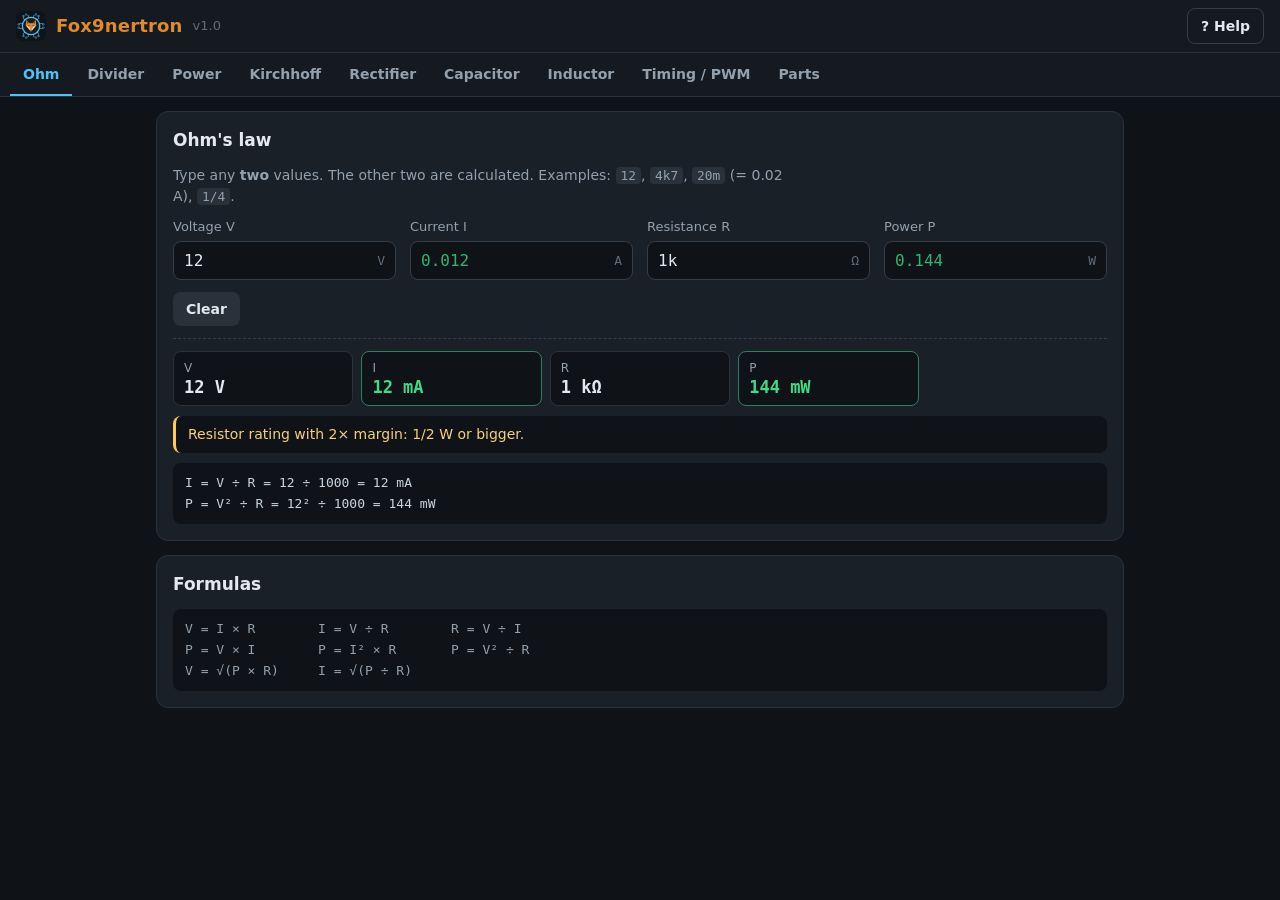
==== index.html @ 038948b2 "Add files via upload" ====
<!doctype html>
<html lang="en">
<head>
<meta charset="utf-8">
<meta name="viewport" content="width=device-width, initial-scale=1, viewport-fit=cover">
<title>Fox9nertron</title>
<meta name="description" content="Electronics circuit solver: Ohm, divider, power, Kirchhoff, rectifier, capacitor, inductor, PWM, parts.">
<meta name="theme-color" content="#101418">
<meta name="apple-mobile-web-app-capable" content="yes">
<meta name="mobile-web-app-capable" content="yes">
<meta name="apple-mobile-web-app-status-bar-style" content="black-translucent">
<meta name="apple-mobile-web-app-title" content="Fox9nertron">
<link rel="manifest" href="manifest.webmanifest">
<link rel="icon" type="image/png" sizes="192x192" href="icons/icon-192.png">
<link rel="apple-touch-icon" href="icons/apple-touch-icon.png">
<link rel="stylesheet" href="css/style.css">
</head>
<body>
<div id="app"></div>
<script type="module" src="js/app.js"></script>
</body>
</html>
---- css/style.css ----
/* Fox9nertron — bench-instrument dark theme (deliberately single theme, like a scope screen) */
[hidden] { display: none !important; }
:root {
  color-scheme: dark;
  --bg: #0F1317; --panel: #151A20; --card: #1A2028; --line: #29313B; --line2: #343E4A;
  --text: #E4E9EF; --dim: #93A0AE; --faint: #5F6B78;
  --accent: #4FC3F7;      /* probe cyan */
  --fox: #E08A2E;         /* brand orange */
  --good: #3DDC84; --warn: #FFC857; --bad: #FF6B6B;
  --mono: ui-monospace, "SF Mono", "Cascadia Mono", Menlo, Consolas, monospace;
  --sans: system-ui, -apple-system, "Segoe UI", Roboto, sans-serif;
}
* { box-sizing: border-box; -webkit-tap-highlight-color: transparent; }
html, body { margin: 0; background: var(--bg); color: var(--text); font: 15px/1.45 var(--sans); }
body { min-height: 100%; }
body::before { content: ""; position: fixed; inset: 0 0 auto; height: env(safe-area-inset-top, 0px); background: var(--panel); z-index: 20; }
code { font-family: var(--mono); font-size: .92em; background: var(--line); padding: 1px 5px; border-radius: 4px; }

.top { position: sticky; top: env(safe-area-inset-top, 0px); z-index: 10; display: flex; align-items: center; justify-content: space-between; gap: 12px;
  background: var(--panel); border-bottom: 1px solid var(--line); padding-block: 8px;
  padding-left: max(16px, env(safe-area-inset-left, 0px)); padding-right: max(16px, env(safe-area-inset-right, 0px)); }
.brand { display: flex; align-items: center; gap: 10px; min-width: 0; }
.logo { width: 30px; height: 30px; border-radius: 7px; }
.brand .name { font-weight: 800; font-size: 18px; letter-spacing: .01em; color: var(--fox); }
.brand .ver { color: var(--faint); font-size: 13px; }

.tabs { position: sticky; top: calc(env(safe-area-inset-top, 0px) + 47px); z-index: 9; display: flex; gap: 2px; overflow-x: auto; background: var(--panel);
  border-bottom: 1px solid var(--line); scrollbar-width: none;
  padding-left: max(10px, env(safe-area-inset-left, 0px)); padding-right: max(10px, env(safe-area-inset-right, 0px)); }
.tabs::-webkit-scrollbar { display: none; }
.tab { flex: 0 0 auto; color: var(--dim); text-decoration: none; padding: 11px 13px 10px; font-weight: 600; font-size: 14px; border-bottom: 2px solid transparent; white-space: nowrap; }
.tab:hover { color: var(--text); }
.tab.on { color: var(--accent); border-bottom-color: var(--accent); }
.tab:focus-visible, .btn:focus-visible, .segb:focus-visible { outline: 2px solid var(--accent); outline-offset: 2px; }

main { max-width: 1000px; margin: 0 auto; padding-block: 14px 60px;
  padding-left: max(16px, env(safe-area-inset-left, 0px)); padding-right: max(16px, env(safe-area-inset-right, 0px)); }
.pane { display: flex; flex-direction: column; gap: 14px; }
.card { background: var(--card); border: 1px solid var(--line); border-radius: 12px; padding: 16px; display: flex; flex-direction: column; gap: 12px; min-width: 0; }
.card h2 { margin: 0; font-size: 17px; text-wrap: balance; }
.card h3 { margin: 10px 0 0; font-size: 14px; color: var(--dim); text-transform: uppercase; letter-spacing: .05em; }
.note { margin: 0; color: var(--dim); font-size: 14px; max-width: 70ch; }
.muted { color: var(--faint); font-family: var(--mono); font-size: 14px; padding: 0 6px; }

.fields { display: grid; grid-template-columns: repeat(auto-fill, minmax(190px, 1fr)); gap: 10px 14px; }
.field { display: flex; flex-direction: column; gap: 4px; min-width: 0; }
.field[hidden] { display: none; }
.lab { font-size: 13px; color: var(--dim); }
.hint { font-size: 12px; color: var(--faint); }
.box { display: flex; align-items: center; background: var(--bg); border: 1px solid var(--line2); border-radius: 8px; min-width: 0; }
.box:focus-within { border-color: var(--accent); }
.field.bad .box { border-color: var(--bad); }
.num { flex: 1; min-width: 0; width: 100%; background: transparent; color: var(--text); border: 0; outline: 0; padding: 9px 10px; font: 16px var(--mono); font-variant-numeric: tabular-nums; }
.num::placeholder { color: var(--good); opacity: .8; }
.num.wide { background: var(--bg); border: 1px solid var(--line2); border-radius: 8px; }
.num.wide:focus { border-color: var(--accent); }
.unit { color: var(--faint); font: 13px var(--mono); padding-right: 10px; white-space: nowrap; }
.sel { background: var(--bg); color: var(--text); border: 1px solid var(--line2); border-radius: 8px; padding: 9px 8px; font: 15px var(--sans); max-width: 100%; }
.sel.sm { padding: 7px 4px; font-size: 14px; }

.row { display: flex; align-items: center; gap: 8px; }
.row.wrap { flex-wrap: wrap; }
.split { display: grid; grid-template-columns: 120px 1fr; gap: 16px; align-items: start; }
@media (max-width: 520px) { .split { grid-template-columns: 1fr; } .split .diagram { max-width: 110px; } }

.btn { background: var(--line); color: var(--text); border: 0; border-radius: 8px; padding: 9px 13px; font: 600 14px var(--sans); cursor: pointer; touch-action: manipulation; }
.btn:hover { background: var(--line2); }
.btn:disabled { opacity: .4; cursor: default; }
.btn.ghost { background: transparent; border: 1px solid var(--line2); }
.btn.primary { background: var(--accent); color: #062230; }
.seg { display: inline-flex; flex-wrap: wrap; gap: 2px; background: var(--bg); border: 1px solid var(--line2); border-radius: 9px; padding: 2px; align-self: flex-start; max-width: 100%; }
.segb { background: transparent; color: var(--dim); border: 0; border-radius: 7px; padding: 7px 11px; font: 600 13.5px var(--sans); cursor: pointer; }
.segb.on { background: var(--line2); color: var(--text); }
.subnav { overflow-x: auto; }

/* results */
.result { border-top: 1px dashed var(--line2); padding-top: 12px; display: flex; flex-direction: column; gap: 10px; min-width: 0; }
.result.empty .steps { color: var(--faint); background: none; padding: 0; font-family: var(--sans); }
.readouts { display: grid; grid-template-columns: repeat(auto-fill, minmax(150px, 1fr)); gap: 8px; }
.readouts:empty, .flags:empty, .extra:empty { display: none; }
.ro { background: var(--bg); border: 1px solid var(--line); border-radius: 8px; padding: 8px 10px; display: flex; flex-direction: column; min-width: 0; }
.ro .rl { font-size: 12px; color: var(--dim); }
.ro .rv { font: 600 17px var(--mono); font-variant-numeric: tabular-nums; overflow-wrap: anywhere; }
.ro.hi { border-color: color-mix(in srgb, var(--good) 45%, var(--line)); }
.ro.hi .rv { color: var(--good); }
.flags { display: flex; flex-direction: column; gap: 6px; }
.flag { margin: 0; padding: 8px 10px 8px 12px; border-radius: 8px; font-size: 14px; border-left: 3px solid; background: var(--bg); }
.flag.ok { border-color: var(--good); color: color-mix(in srgb, var(--good) 70%, var(--text)); }
.flag.warn { border-color: var(--warn); color: color-mix(in srgb, var(--warn) 75%, var(--text)); }
.flag.bad { border-color: var(--bad); color: color-mix(in srgb, var(--bad) 75%, var(--text)); }
.steps { margin: 0; background: var(--bg); border-radius: 8px; padding: 10px 12px; font: 13px/1.6 var(--mono); color: #C9D3DD; white-space: pre-wrap; overflow-wrap: anywhere; user-select: text; }
.steps.static { color: var(--dim); }

.tablewrap { overflow-x: auto; }
table { border-collapse: collapse; width: 100%; font-size: 14px; font-variant-numeric: tabular-nums; }
th, td { text-align: left; padding: 7px 10px; border-bottom: 1px solid var(--line); white-space: nowrap; }
th { color: var(--dim); font-weight: 600; font-size: 12.5px; }
td { font-family: var(--mono); font-size: 13.5px; }
table.rate tr.st-ok td:last-child { color: var(--good); }
table.rate tr.st-warn td:last-child { color: var(--warn); }
table.rate tr.st-bad td:last-child { color: var(--bad); }

/* kirchhoff list */
.netlist { display: flex; flex-direction: column; gap: 6px; }
.nl-head, .nl-row { display: grid; grid-template-columns: 64px 50px 38px 38px minmax(0, 1fr) 26px; gap: 5px; align-items: center; }
.nl-head span { font-size: 12px; color: var(--faint); }
.nl-row > .num { background: var(--bg); border: 1px solid var(--line2); border-radius: 7px; padding: 7px 6px; font-size: 15px; }
.nl-row .num.nd { text-align: center; }
.nl-row .box .num { padding: 7px 6px; font-size: 15px; }
.num.badv { color: var(--bad); }
.x { background: none; border: 0; color: var(--faint); font-size: 22px; cursor: pointer; line-height: 1; padding: 4px; }
.x:hover { color: var(--bad); }

/* drawings */
svg { display: block; max-width: 100%; height: auto; }
svg text { fill: var(--dim); font: 11px var(--mono); }
.schem svg { width: 100%; max-height: 380px; }
.wire, .dim { fill: none; stroke: var(--faint); stroke-width: 1.6; }
.part { fill: none; stroke: var(--text); stroke-width: 1.8; stroke-linejoin: round; stroke-linecap: round; }
.bgk { fill: var(--card); }
.src { fill: var(--card); stroke: var(--accent); stroke-width: 1.8; }
.pm { fill: var(--accent) !important; font-weight: 700; }
.node { fill: var(--accent); }
.gnd { fill: var(--faint); }
.nn { fill: #062230 !important; font-size: 8.5px !important; font-weight: 700; }
.nv { fill: var(--warn) !important; }
.lbl { fill: var(--text) !important; }
.cur { fill: var(--good) !important; font-size: 10px !important; }
.arrow { fill: var(--good); }
.dot { fill: var(--accent); }
.diagram svg text { fill: var(--text); font-size: 12px; }
.diagram.wide { max-width: 320px; }
.former { fill: var(--line2); }
.graph svg { width: 100%; }
.gl { stroke: var(--line); stroke-width: 1; }
.ax { font-size: 11px; }
.wa { fill: none; stroke: var(--faint); stroke-width: 1.4; stroke-dasharray: 4 3; }
.wb { fill: none; stroke: var(--accent); stroke-width: 2.2; stroke-linejoin: round; }
.avg { stroke: var(--warn); stroke-dasharray: 6 4; stroke-width: 1.5; }
.legend { display: flex; gap: 16px; flex-wrap: wrap; font-size: 13px; color: var(--dim); }
.lg::before { content: ""; display: inline-block; width: 18px; height: 0; margin-right: 6px; vertical-align: middle; border-top: 2px dashed var(--faint); }
.lg.b::before { border-top: 2.5px solid var(--accent); }
.resistor svg { max-width: 300px; }
.resistor .body { fill: #D8C7A0; }
.resistor .lead { stroke: #A8B0B8; stroke-width: 3; }
.resistor .band { stroke: rgba(0,0,0,.25); stroke-width: .5; }
.bands .sel { text-transform: capitalize; }

/* help dialog */
.dlg { background: var(--card); color: var(--text); border: 1px solid var(--line2); border-radius: 14px; padding: 0; width: min(560px, calc(100% - 32px)); max-height: calc(100% - 40px); }
.dlg::backdrop { background: rgba(0,0,0,.6); }
.help-head { display: flex; gap: 14px; align-items: center; padding: 18px 20px 6px; }
.help-head img { width: 60px; height: 60px; border-radius: 13px; }
.help-head .h1 { color: var(--fox); font-size: 22px; font-weight: 800; }
.help-head .h2 { color: var(--dim); font-size: 13px; }
.help-head .h3 { color: var(--accent); font-size: 13px; font-weight: 700; }
.help-text { padding: 0 20px; font-size: 15px; }
.help-text p { margin: 12px 0; }
.dlg-buttons { display: flex; justify-content: flex-end; padding: 6px 16px 16px; }

@media (prefers-reduced-motion: no-preference) { .tab, .btn, .segb { transition: color .12s, background-color .12s, border-color .12s; } }
.unit.sm { padding-right: 6px; font-size: 12px; }
.nl-row .sel.sm { padding: 7px 2px; }
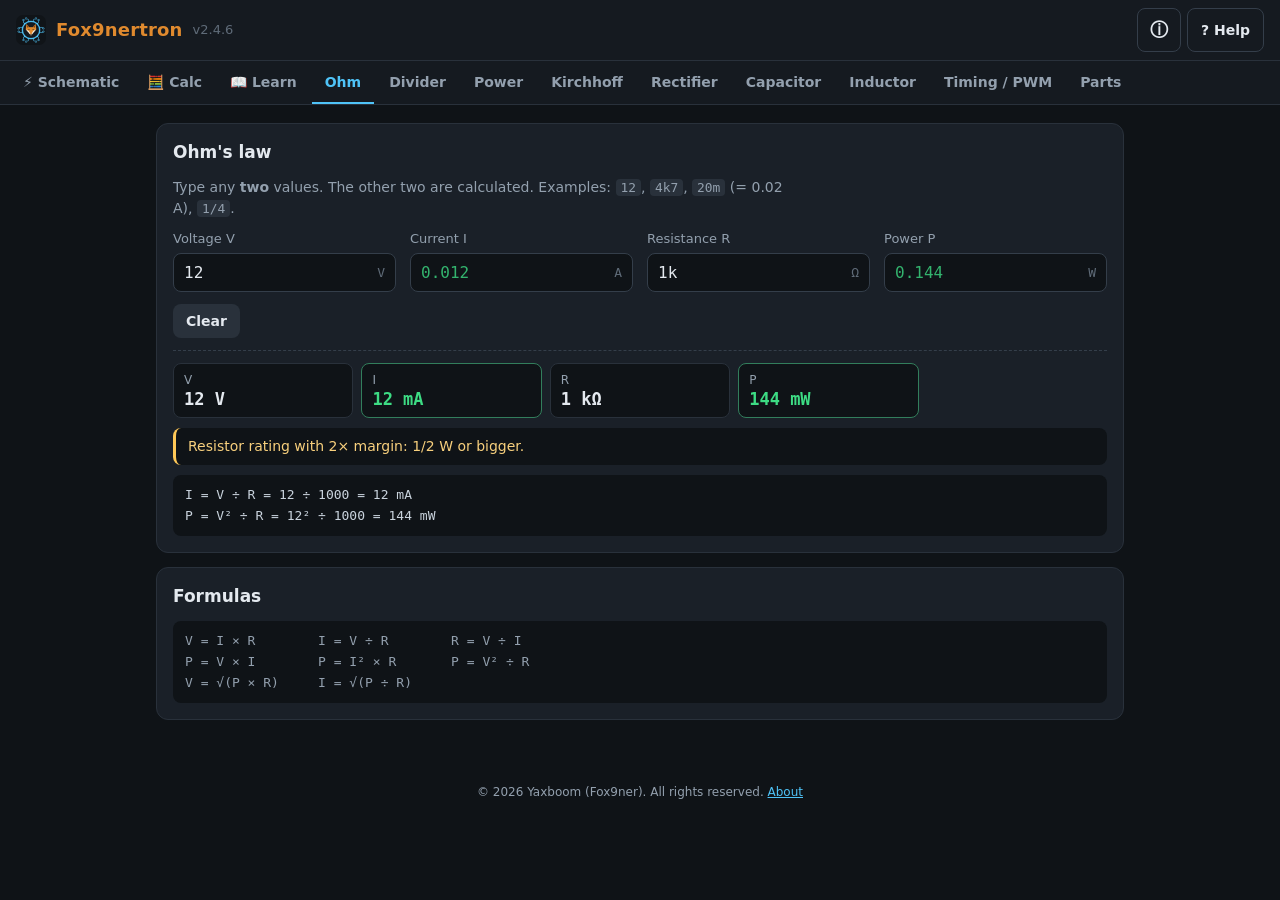
==== commit bb7e20e4: "Add files via upload" ====
--- a/index.html
+++ b/index.html
@@ -18,5 +18,7 @@
 <body>
 <div id="app"></div>
 <script type="module" src="js/app.js"></script>
+<!-- visitor counter (no cookies): https://fox9nertron.goatcounter.com -->
+<script data-goatcounter="https://fox9nertron.goatcounter.com/count" async src="//gc.zgo.at/count.js"></script>
 </body>
 </html>
--- a/css/style.css
+++ b/css/style.css
@@ -13,10 +13,15 @@
 * { box-sizing: border-box; -webkit-tap-highlight-color: transparent; }
 html, body { margin: 0; background: var(--bg); color: var(--text); font: 15px/1.45 var(--sans); }
 body { min-height: 100%; }
+/* phones with a notch / status bar inside the app: start the page below it, so the sticky top bar doesn't slide over the first content */
+#app { padding-top: env(safe-area-inset-top, 0px); }
 body::before { content: ""; position: fixed; inset: 0 0 auto; height: env(safe-area-inset-top, 0px); background: var(--panel); z-index: 20; }
 code { font-family: var(--mono); font-size: .92em; background: var(--line); padding: 1px 5px; border-radius: 4px; }
 
-.top { position: sticky; top: env(safe-area-inset-top, 0px); z-index: 10; display: flex; align-items: center; justify-content: space-between; gap: 12px;
+.appbar { position: sticky; top: env(safe-area-inset-top, 0px); z-index: 10; }
+.sch-sticky { position: sticky; top: calc(env(safe-area-inset-top, 0px) + var(--appbar-h, 98px)); z-index: 8; display: flex; flex-direction: column; gap: 8px;
+  background: var(--bg); padding-block: 8px; margin-block: -8px; }
+.top { position: relative; display: flex; align-items: center; justify-content: space-between; gap: 12px;
   background: var(--panel); border-bottom: 1px solid var(--line); padding-block: 8px;
   padding-left: max(16px, env(safe-area-inset-left, 0px)); padding-right: max(16px, env(safe-area-inset-right, 0px)); }
 .brand { display: flex; align-items: center; gap: 10px; min-width: 0; }
@@ -24,7 +29,7 @@
 .brand .name { font-weight: 800; font-size: 18px; letter-spacing: .01em; color: var(--fox); }
 .brand .ver { color: var(--faint); font-size: 13px; }
 
-.tabs { position: sticky; top: calc(env(safe-area-inset-top, 0px) + 47px); z-index: 9; display: flex; gap: 2px; overflow-x: auto; background: var(--panel);
+.tabs { position: relative; display: flex; gap: 2px; overflow-x: auto; background: var(--panel);
   border-bottom: 1px solid var(--line); scrollbar-width: none;
   padding-left: max(10px, env(safe-area-inset-left, 0px)); padding-right: max(10px, env(safe-area-inset-right, 0px)); }
 .tabs::-webkit-scrollbar { display: none; }
@@ -33,7 +38,7 @@
 .tab.on { color: var(--accent); border-bottom-color: var(--accent); }
 .tab:focus-visible, .btn:focus-visible, .segb:focus-visible { outline: 2px solid var(--accent); outline-offset: 2px; }
 
-main { max-width: 1000px; margin: 0 auto; padding-block: 14px 60px;
+main { max-width: 1000px; margin: 0 auto; padding-block: 18px 60px;
   padding-left: max(16px, env(safe-area-inset-left, 0px)); padding-right: max(16px, env(safe-area-inset-right, 0px)); }
 .pane { display: flex; flex-direction: column; gap: 14px; }
 .card { background: var(--card); border: 1px solid var(--line); border-radius: 12px; padding: 16px; display: flex; flex-direction: column; gap: 12px; min-width: 0; }
@@ -161,3 +166,192 @@
 @media (prefers-reduced-motion: no-preference) { .tab, .btn, .segb { transition: color .12s, background-color .12s, border-color .12s; } }
 .unit.sm { padding-right: 6px; font-size: 12px; }
 .nl-row .sel.sm { padding: 7px 2px; }
+
+/* ---------- schematic editor ---------- */
+.pane.sch-pane { gap: 8px; }
+.sch-tools, .sch-tray { display: flex; gap: 6px; overflow-x: auto; scrollbar-width: none; padding-bottom: 2px; }
+.sch-tools::-webkit-scrollbar, .sch-tray::-webkit-scrollbar { display: none; }
+.sb { flex: 0 0 auto; background: var(--card); color: var(--text); border: 1px solid var(--line); border-radius: 8px; padding: 8px 12px; font: 600 14px var(--sans); cursor: pointer; touch-action: manipulation; }
+.sb.icon { padding: 8px 13px; font-size: 16px; }
+.sb.on { border-color: var(--accent); color: var(--accent); background: color-mix(in srgb, var(--accent) 12%, var(--card)); }
+.tb { flex: 0 0 auto; display: flex; flex-direction: column; align-items: center; gap: 2px; background: var(--card); border: 1px solid var(--line); border-radius: 10px; padding: 4px 6px 5px; color: var(--dim); font: 600 11px var(--sans); cursor: pointer; min-width: 64px; touch-action: manipulation; }
+.tb .ico { width: 48px; height: 28px; }
+.tb.on { border-color: var(--accent); color: var(--accent); }
+.sch-wrap { position: relative; border: 1px solid var(--line); border-radius: 12px; overflow: hidden; background: #0F1317; }
+.sch-canvas { display: block; cursor: crosshair; }
+.sch-status { color: var(--dim); font-size: 13.5px; min-height: 1.4em; }
+.sch-panel { background: var(--card); border: 1px solid var(--line); border-radius: 12px; padding: 12px; display: flex; flex-direction: column; gap: 10px; }
+.sch-pbox { display: flex; flex-direction: column; }
+.sch-pbox[hidden] { display: none; }
+.sch-pbox.floating { position: fixed; z-index: 30; width: min(340px, calc(100vw - 16px)); max-height: 55vh; background: var(--card);
+  border: 1px solid var(--line2); border-radius: 12px; box-shadow: 0 10px 34px #000b; }
+.sch-pbox.floating .sch-panel { overflow: auto; border: 0; border-radius: 0 0 12px 12px; padding: 10px; min-height: 0; }
+.sch-phead { display: flex; align-items: center; justify-content: space-between; gap: 8px; padding: 4px 6px 4px 12px; background: var(--panel);
+  border-bottom: 1px solid var(--line); border-radius: 12px 12px 0 0; cursor: move; touch-action: none; user-select: none; -webkit-user-select: none; }
+.sch-phead[hidden] { display: none; }
+.sch-phead b { font-size: 13px; color: var(--dim); }
+.sch-phbtn { display: flex; gap: 4px; }
+.sp-head { display: flex; align-items: center; gap: 8px; flex-wrap: wrap; }
+.sp-head .nm { flex: 0 1 110px; width: 110px; background: var(--bg); border: 1px solid var(--line2); border-radius: 7px; font-weight: 700; }
+.sp-read { display: flex; flex-direction: column; gap: 8px; }
+.rng { width: 100%; accent-color: var(--accent); }
+.btn.hold { user-select: none; -webkit-user-select: none; -webkit-touch-callout: none; touch-action: none; padding: 12px 18px; }
+.dlg-title2 { font-weight: 700; font-size: 17px; padding: 16px 20px 6px; }
+.dlg-items { display: flex; flex-direction: column; max-height: 60vh; overflow-y: auto; }
+.dlg-it { text-align: left; background: none; border: 0; color: var(--text); font: 15px var(--sans); padding: 12px 20px; cursor: pointer; }
+.dlg-it:hover { background: var(--line); }
+.dlg-pad { padding: 8px 20px; }
+.sb.run { color: var(--good); border-color: color-mix(in srgb, var(--good) 50%, var(--line)); }
+.sb.run.on { color: var(--bad); border-color: color-mix(in srgb, var(--bad) 50%, var(--line)); background: var(--card); }
+.scope-box { background: var(--card); border: 1px solid var(--line); border-radius: 12px; padding: 10px; display: flex; flex-direction: column; gap: 8px; }
+.scope-head { display: flex; justify-content: space-between; align-items: baseline; gap: 8px; flex-wrap: wrap; }
+.scope-info { color: var(--dim); font: 12px ui-monospace, monospace; }
+.scope-cv { width: 100%; height: 210px; border-radius: 8px; display: block; }
+.scope-ctl { display: flex; gap: 6px; flex-wrap: wrap; }
+.scope-ctl .sel.sm { padding: 7px 6px; font-size: 13px; }
+.pos-ctl { display: inline-flex; align-items: center; gap: 4px; border: 1px solid; border-radius: 8px; padding: 2px 6px; }
+.pos-ctl .sb.icon { min-width: 30px; padding: 4px 6px; }
+.pos-v { font: 600 12px var(--mono); min-width: 2.6em; text-align: center; }
+.scope-box.in-float { border: 0; border-radius: 0; padding: 8px 8px 4px; gap: 6px; flex: 0 0 auto; border-bottom: 1px solid var(--line); }
+.scope-box.in-float .scope-cv { height: 150px; }
+.sch-pbox.floating.has-scope { overflow: auto; }
+.sch-pbox.floating.has-scope .sch-panel { flex: 0 0 auto; overflow: visible; }
+.sch-pbox.floating .sch-phead { flex-wrap: wrap; row-gap: 4px; }
+.sch-pbox.floating .sch-phbtn { flex-wrap: wrap; justify-content: flex-end; }
+.scope-box.in-float .scope-ctl .sel.sm { padding: 5px 4px; font-size: 12px; }
+.scope-box.in-float .scope-ctl .sb { padding: 5px 8px; font-size: 12px; }
+/* always ONE row that scrolls sideways (swipe on phone; wheel / drag / thin scrollbar on PC) */
+.sch-tools, .sch-tray { flex-wrap: nowrap; overscroll-behavior-x: contain; }
+@media (pointer: fine) {
+  .sch-tools, .sch-tray { scrollbar-width: thin; scrollbar-color: var(--line2) transparent; padding-bottom: 6px; }
+  .sch-tools::-webkit-scrollbar, .sch-tray::-webkit-scrollbar { display: block; height: 6px; }
+  .sch-tools::-webkit-scrollbar-thumb, .sch-tray::-webkit-scrollbar-thumb { background: var(--line2); border-radius: 3px; }
+  .sch-tray { cursor: grab; }
+}
+/* my parts (custom parts form) */
+.mp-row { display: flex; flex-direction: column; gap: 6px; }
+.mp-row > .btn { align-self: flex-start; }
+.mp-form { display: flex; flex-direction: column; gap: 10px; max-height: 62vh; overflow-y: auto; }
+.mp-form .lab { white-space: normal; }
+.mp-btns { gap: 8px; }
+.btn.danger { color: var(--bad); border-color: color-mix(in srgb, var(--bad) 50%, var(--line)); margin-right: auto; }
+/* PCB view */
+.pcb-box { display: flex; flex-direction: column; gap: 8px; }
+.pcb-box[hidden] { display: none !important; }
+.pcb-wrap { background: #0F1317; touch-action: none; }
+.pcb-routebar { display: flex; gap: 6px; flex-wrap: wrap; }
+.pcb-pins { display: flex; flex-wrap: wrap; gap: 6px; }
+.pcb-pins .pin { background: var(--bg); border: 1px solid var(--line2); border-radius: 6px; padding: 4px 8px; font: 12.5px ui-monospace, monospace; color: var(--dim); }
+.pcb-sec { border-top: 1px solid var(--line); padding-top: 8px; }
+.pcb-sec > summary { cursor: pointer; font-weight: 700; padding: 4px 0; }
+.pcb-sec .sub { font-weight: 700; color: var(--accent); margin: 10px 0 4px; font-size: 13.5px; }
+.pcb-sec .fields { margin: 6px 0; }
+.pcb-wrap canvas { touch-action: none; }
+.chk { display: inline-flex; align-items: center; gap: 6px; font-size: 14px; color: var(--text); }
+.sb.pcbbtn { color: #D9894A; border-color: color-mix(in srgb, #D9894A 50%, var(--line)); }
+.pcb-nudge { display: flex; gap: 6px; align-items: center; flex-wrap: wrap; }
+.pcb-nudge[hidden] { display: none !important; }
+.pcb-nudge .sb.icon { min-width: 44px; }
+.pcb-nudge .sel.sm { padding: 7px 6px; font-size: 13px; width: auto; }
+/* calculator */
+.calc { max-width: 520px; width: 100%; align-self: center; }
+.calc-top { justify-content: flex-start; }
+.calc-screen { background: #0B0F13; border: 1px solid var(--line2); border-radius: 12px; padding: 12px 14px; display: flex; flex-direction: column; align-items: flex-end; gap: 2px; }
+.calc-in { width: 100%; background: transparent; border: 0; outline: 0; color: var(--text); font: 600 30px ui-monospace, monospace; text-align: right; caret-color: var(--accent); }
+.calc-out { color: var(--good); font: 600 18px ui-monospace, monospace; min-height: 1.3em; text-align: right; word-break: break-all; }
+.calc-out.err { color: var(--bad); font-size: 14px; }
+.calc-si { color: var(--dim); font: 13px ui-monospace, monospace; min-height: 1.1em; }
+.calc-pad { display: flex; flex-direction: column; gap: 8px; }
+.calc-row { display: grid; grid-template-columns: repeat(4, 1fr); gap: 8px; }
+.calc-row.five { grid-template-columns: repeat(5, 1fr); }
+.ck { background: var(--line); color: var(--text); border: 0; border-radius: 12px; font: 600 22px var(--sans); padding: 14px 0; cursor: pointer; touch-action: manipulation; user-select: none; -webkit-user-select: none; }
+.ck:active { filter: brightness(1.35); }
+.ck.o { background: color-mix(in srgb, var(--accent) 22%, var(--line)); color: var(--accent); }
+.ck.c { background: color-mix(in srgb, var(--bad) 18%, var(--line)); color: var(--bad); }
+.ck.eq { background: var(--accent); color: #0B0F13; }
+.ck.f { font-size: 15px; padding: 11px 0; background: var(--card); border: 1px solid var(--line2); }
+.ck.u { font-size: 15px; padding: 9px 0; background: var(--bg); border: 1px solid var(--line2); color: #D9894A; }
+.calc-hist { display: flex; flex-direction: column; gap: 4px; max-height: 320px; overflow-y: auto; }
+.calc-h { display: flex; justify-content: space-between; gap: 12px; background: none; border: 0; border-bottom: 1px solid var(--line); color: var(--dim); font: 14px ui-monospace, monospace; padding: 8px 4px; cursor: pointer; text-align: left; }
+.calc-h b { color: var(--text); white-space: nowrap; }
+/* Learn tab */
+.learn-list { display: flex; gap: 6px; overflow-x: auto; padding-bottom: 4px; }
+.learn-it { flex: 0 0 auto; display: flex; flex-direction: column; align-items: flex-start; gap: 2px; background: var(--card); border: 1px solid var(--line); border-radius: 10px; padding: 8px 12px; color: var(--text); font: 600 14px var(--sans); cursor: pointer; text-align: left; max-width: 240px; }
+.learn-it .tag { font-size: 11px; color: var(--accent); text-transform: uppercase; letter-spacing: .05em; }
+.learn-it.on { border-color: var(--accent); }
+.learn .lead { margin: 0; font-size: 15.5px; line-height: 1.55; max-width: 70ch; }
+.learn-parts { display: grid; grid-template-columns: repeat(auto-fill, minmax(220px, 1fr)); gap: 6px; }
+.learn-parts > div { background: var(--bg); border-radius: 8px; padding: 6px 10px; display: flex; gap: 8px; font-size: 13.5px; }
+.learn-parts b { color: var(--accent); min-width: 64px; }
+.learn-step p { margin: 4px 0 0; line-height: 1.6; max-width: 72ch; }
+.learn-step h3 { color: var(--text) !important; text-transform: none !important; letter-spacing: 0 !important; font-size: 15px !important; }
+.learn-try { background: color-mix(in srgb, var(--accent) 8%, var(--card)); border: 1px solid color-mix(in srgb, var(--accent) 30%, var(--line)); border-radius: 10px; padding: 10px 14px; }
+.learn-try ul { margin: 6px 0 0; padding-left: 20px; line-height: 1.6; }
+.learn-ol { margin: 6px 0 0; padding-left: 22px; line-height: 1.6; }
+.learn-code { white-space: pre; overflow-x: auto; font-size: 12.5px; }
+.top-btns { display: flex; gap: 6px; flex: 0 0 auto; }
+.foot { text-align: center; color: var(--dim); font-size: 12px; padding: 4px 16px calc(18px + env(safe-area-inset-bottom, 0px)); }
+.foot a { color: var(--accent); }
+.top-btns .info { font-size: 18px; padding-inline: 12px; }
+.help-text .fine { color: var(--dim); font-size: 13px; }
+.fault-pick.on .sel { border-color: #FF4D4D; color: #FF8A8A; }
+.code-box { display: flex; flex-direction: column; gap: 8px; border-top: 1px solid var(--line); padding-top: 10px; }
+.code-ed { width: 100%; box-sizing: border-box; font: 13px/1.45 var(--mono); background: #0B0F13; color: #E6EDF3; border: 1px solid var(--line2); border-radius: 8px; padding: 10px; tab-size: 2; white-space: pre; overflow: auto; resize: vertical; }
+.serial { margin: 0; min-height: 3.5em; max-height: 12em; overflow: auto; font: 12px/1.4 var(--mono); background: #071007; color: #8BE38B; border-radius: 8px; padding: 8px 10px; white-space: pre-wrap; }
+.serial.bad { color: #FF8A8A; background: #1A0B0B; }
+.serial-in { flex: 1; min-width: 0; font: 13px var(--mono); text-align: left; }
+.kp-grid { display: grid; grid-template-columns: repeat(4, 1fr); gap: 6px; max-width: 240px; }
+.kp-key { padding: 10px 0; font: 700 16px var(--mono); }
+.share-box { display: flex; flex-direction: column; gap: 10px; padding: 0 20px; }
+.qr-box { display: flex; flex-direction: column; align-items: center; gap: 6px; }
+.qr { width: min(300px, 72vw); height: auto; image-rendering: pixelated; border-radius: 6px; }
+main.wide { max-width: none; }
+.view-pad { position: absolute; left: 8px; bottom: 8px; display: grid; grid-template-columns: repeat(2, 34px); gap: 4px; z-index: 2; opacity: 0.85; }
+.vp-b { width: 34px; height: 30px; padding: 0; border-radius: 8px; border: 1px solid var(--line2); background: rgba(21, 26, 32, 0.92); color: var(--text); font: 700 14px var(--sans); cursor: pointer; touch-action: none; user-select: none; -webkit-user-select: none; }
+.vp-b:active { background: var(--accent); color: #000; }
+.sch-pbox.floating { resize: both; overflow: hidden; min-width: 240px; min-height: 120px; max-width: 96vw; max-height: 90vh; }
+.sch-pbox.floating.mini { height: auto !important; resize: none; min-height: 0; }
+.sch-pbox.floating .sch-panel { flex: 1 1 auto; }
+.relay-box { display: grid; gap: 8px; padding: 10px; border: 1px solid var(--line, #2a3340); border-radius: 10px; }
+.relay-grid { display: grid; grid-template-columns: repeat(5, 1fr); gap: 6px; max-width: 320px; }
+.relay-pick { position: relative; font-weight: 700; padding: 8px 0; }
+.relay-pick.on { background: #1565C0; color: #fff; border-color: #42A5F5; }
+.relay-pick.live::after { content: ''; position: absolute; top: 4px; right: 4px; width: 7px; height: 7px; border-radius: 50%; background: #FF1744; box-shadow: 0 0 6px #FF1744; }
+
+/* 🔬 Analyze dialog */
+.an-dlg { width: min(760px, calc(100% - 24px)); }
+.an-seg { margin-bottom: 4px; }
+.an-body { padding: 4px 20px 8px; display: flex; flex-direction: column; gap: 12px; max-height: calc(100vh - 210px); overflow-y: auto; }
+.an-body .fields { grid-template-columns: repeat(auto-fill, minmax(150px, 1fr)); }
+.an-cv { width: 100%; height: 260px; border-radius: 10px; display: block; }
+.an-cv.an-hist { height: 150px; }
+.an-prog { flex: 1; min-width: 120px; height: 10px; accent-color: var(--accent); }
+.an-ta { width: 100%; min-height: 170px; box-sizing: border-box; background: var(--bg); color: var(--text); border: 1px solid var(--line2); border-radius: 8px; padding: 10px; font: 13px var(--mono); resize: vertical; }
+.an-ta:focus { border-color: var(--accent); outline: none; }
+.an-out { display: flex; flex-direction: column; gap: 10px; min-width: 0; }
+.an-out tr.bad td { color: var(--bad); }
+.an-out tr.warn td { color: var(--warn); }
+.an-out details summary { cursor: pointer; color: var(--dim); }
+
+/* quick controls beside the selected part */
+.qk { position: absolute; z-index: 5; min-width: 190px; max-width: min(300px, 92%); background: rgba(14, 19, 24, 0.96); border: 1px solid var(--sel, #4FC3F7); border-radius: 10px; padding: 6px 9px 8px; box-shadow: 0 6px 20px rgba(0,0,0,.45); display: flex; flex-direction: column; gap: 6px; font: 600 12px var(--sans); color: var(--text); touch-action: manipulation; }
+.qk[hidden] { display: none; }
+.qk-h { display: flex; justify-content: space-between; align-items: center; color: var(--dim); font-size: 11px; }
+.qk-x { background: none; border: 0; color: var(--dim); font-size: 14px; padding: 0 2px; cursor: pointer; }
+.qk-row { display: grid; grid-template-columns: auto 1fr auto; align-items: center; gap: 8px; }
+.qk-row .rng { width: 100%; min-width: 90px; touch-action: pan-x; }
+.qk-row b { color: #FFE16B; font: 700 12px ui-monospace, monospace; min-width: 58px; text-align: right; }
+.qk-l { color: var(--dim); }
+.qk-b { padding: 8px 10px; font-size: 13px; }
+.qk .row { display: flex; gap: 6px; }
+
+/* finger resize grip of the floating window */
+.sch-grip { display: none; }
+.sch-pbox.floating .sch-grip { display: block; position: absolute; right: 0; bottom: 0; width: 30px; height: 30px; cursor: nwse-resize; touch-action: none; z-index: 2;
+  background: linear-gradient(135deg, transparent 50%, var(--line2, #3A4654) 50%, var(--line2, #3A4654) 58%, transparent 58%, transparent 68%, var(--line2, #3A4654) 68%, var(--line2, #3A4654) 76%, transparent 76%); border-radius: 0 0 12px 0; }
+.sch-pbox.floating.mini .sch-grip { display: none; }
+.sch-pbox.floating { position: fixed; }
+.ser-box .serial { max-height: 220px; overflow: auto; margin: 6px 0; }
+.ser-box .scope-head select[hidden] { display: none; }
+.scope-cv[hidden] { display: none; }
+.scope-box [hidden] { display: none !important; }
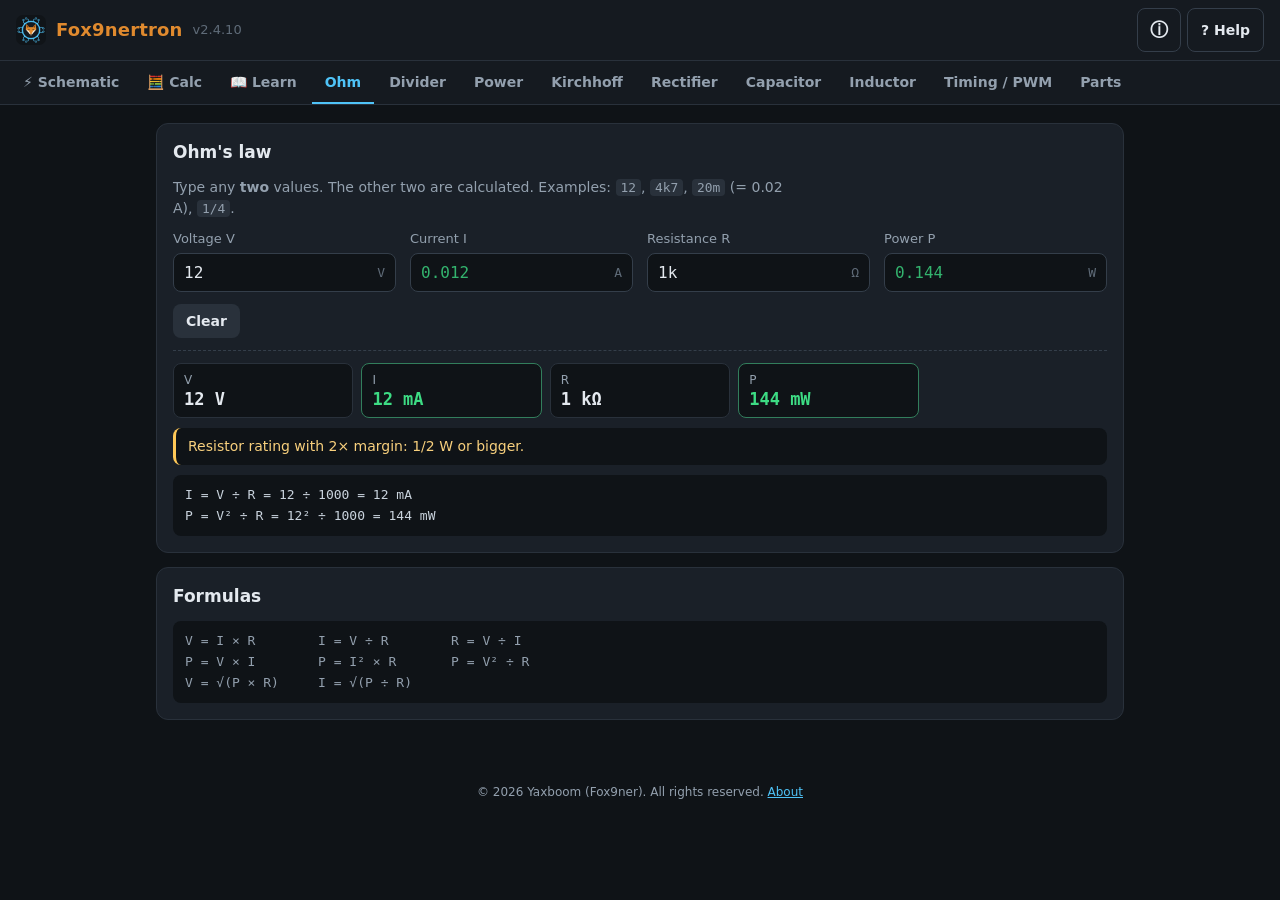
==== commit 79abe092: "Add files via upload" ====
--- a/index.html
+++ b/index.html
@@ -18,6 +18,23 @@
 <body>
 <div id="app"></div>
 <script type="module" src="js/app.js"></script>
+<!-- blank page guard: if the app didn't start (old + new files mixed in the browser cache right after an update), offer a clean reload -->
+<script>
+setTimeout(function () {
+  var app = document.getElementById('app');
+  if (!app || app.children.length) return;
+  app.innerHTML = '<div style="max-width:420px;margin:60px auto;padding:20px;font:15px system-ui,sans-serif;color:#E6EDF3;background:#161B22;border:1px solid #30363D;border-radius:12px;text-align:center">' +
+    '<b style="font-size:18px">Fox9nertron is updating</b><p>Your browser still has some old files. Tap below to load the new version (your saved projects stay).</p>' +
+    '<button id="f9fix" style="padding:12px 18px;font-size:15px;border-radius:10px;border:0;background:#E8B04B;color:#111;font-weight:700">Load the new version</button></div>';
+  document.getElementById('f9fix').onclick = function () {
+    var done = function () { location.reload(); };
+    var jobs = [];
+    if ('serviceWorker' in navigator) jobs.push(navigator.serviceWorker.getRegistrations().then(function (r) { return Promise.all(r.map(function (x) { return x.unregister(); })); }));
+    if (window.caches) jobs.push(caches.keys().then(function (k) { return Promise.all(k.map(function (x) { return caches.delete(x); })); }));
+    Promise.all(jobs).then(done, done);
+  };
+}, 5000);
+</script>
 <!-- visitor counter (no cookies): https://fox9nertron.goatcounter.com -->
 <script data-goatcounter="https://fox9nertron.goatcounter.com/count" async src="//gc.zgo.at/count.js"></script>
 </body>
--- a/css/style.css
+++ b/css/style.css
@@ -355,3 +355,12 @@
 .ser-box .scope-head select[hidden] { display: none; }
 .scope-cv[hidden] { display: none; }
 .scope-box [hidden] { display: none !important; }
+
+/* autoroute progress */
+.pcb-wrap { position: relative; }
+.rt-box { position: absolute; left: 50%; transform: translateX(-50%); width: min(440px, calc(100% - 20px)); box-sizing: border-box; bottom: 10px; z-index: 4; background: rgba(14, 19, 24, 0.92); border: 1px solid #FFE16B66; border-radius: 10px; padding: 8px 10px; display: flex; flex-direction: column; gap: 6px; }
+.rt-box[hidden] { display: none; }
+.rt-track { height: 8px; background: #1E262E; border-radius: 6px; overflow: hidden; }
+.rt-fill { height: 100%; width: 0; background: linear-gradient(90deg, #E8B04B, #FFE16B); transition: width .15s; }
+.rt-fill.retry { background: linear-gradient(90deg, #4FC3F7, #9BE3FF); }
+.rt-row { display: flex; justify-content: space-between; align-items: center; gap: 8px; font: 600 12px system-ui, sans-serif; color: #E6EDF3; }
